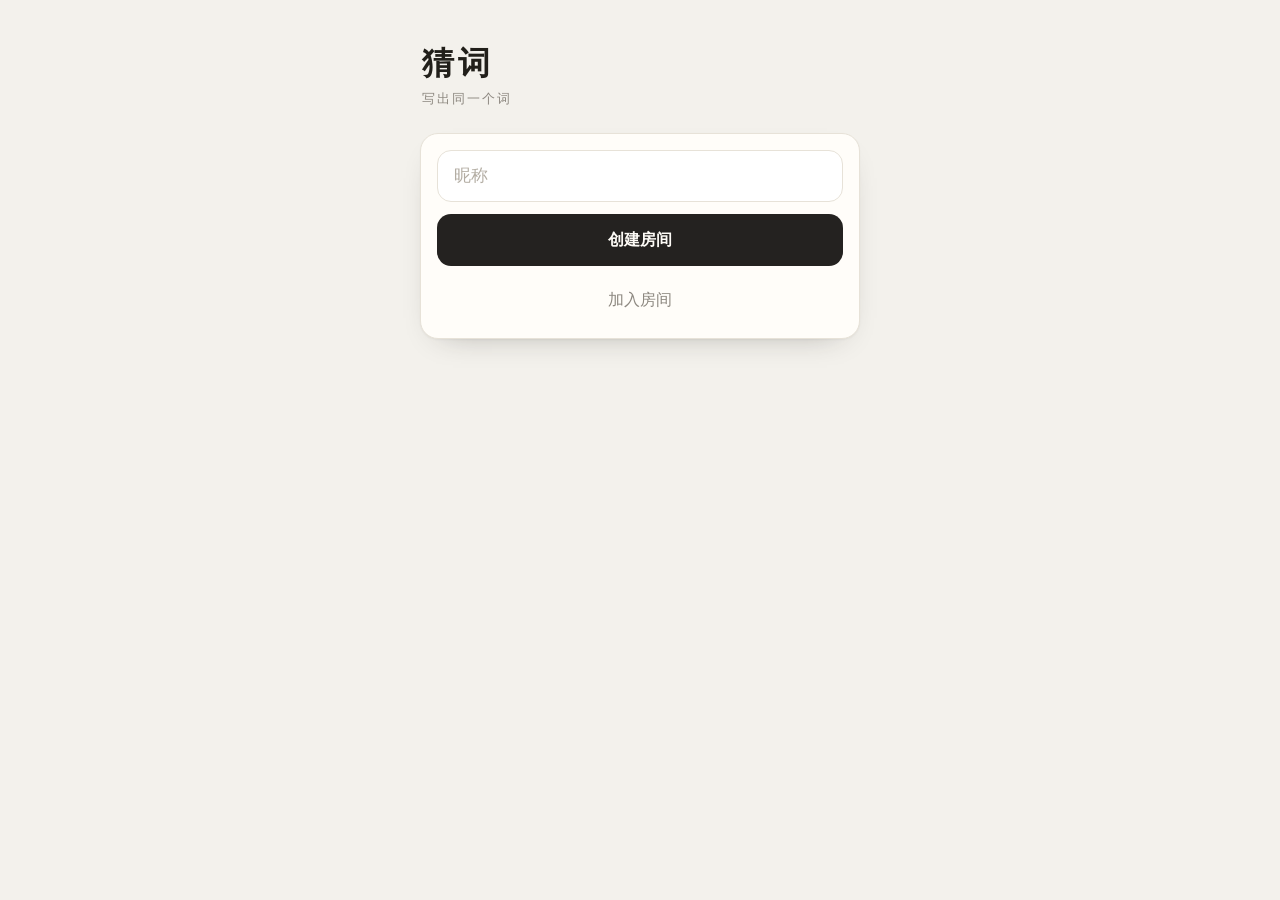
==== games/word_guessing/index.html @ 670df305 "猜词：修复 hidden 被 CSS 覆盖导致的显示错乱 作者样式里的 display:flex 会盖掉浏览器给 [hidden] 的 display:none， 于是「已提交，等待其他人」和牌桌区域" ====
<!DOCTYPE html>
<html lang="zh-CN">
<head>
<meta charset="UTF-8">
<meta name="viewport" content="width=device-width, initial-scale=1, viewport-fit=cover">
<meta name="theme-color" content="#f3f1ec">
<title>猜词</title>
<style>
    :root {
        --bg: #f3f1ec;
        --card: #fffdf9;
        --ink: #211f1a;
        --ink-btn: #242220;
        --muted: #8d8880;
        --faint: #b3ada3;
        --line: #e7e2d8;
        --soft: #f1ede4;
        --ok: #2f7a54;
        --ok-bg: #e8f2ec;
        --bad: #b4443a;
        --bad-bg: #f7ece9;
        --radius: 18px;
    }

    * { box-sizing: border-box; -webkit-tap-highlight-color: transparent; }

    html, body { height: 100%; }

    body {
        margin: 0;
        background: var(--bg);
        color: var(--ink);
        font: 16px/1.55 -apple-system, BlinkMacSystemFont, "PingFang SC", "Hiragino Sans GB", "Microsoft YaHei", sans-serif;
        -webkit-font-smoothing: antialiased;
        display: flex;
        justify-content: center;
        padding: max(16px, env(safe-area-inset-top)) 16px calc(20px + env(safe-area-inset-bottom));
    }

    main { width: 100%; max-width: 440px; }

    /* ---------- 通用 ---------- */

    .stack { display: flex; flex-direction: column; gap: 12px; }

    .card {
        background: var(--card);
        border: 1px solid var(--line);
        border-radius: var(--radius);
        box-shadow: 0 1px 2px rgba(33, 31, 26, .04), 0 12px 32px -22px rgba(33, 31, 26, .45);
    }

    .pad { padding: 16px; }

    .field {
        width: 100%;
        height: 52px;
        padding: 0 16px;
        border: 1px solid var(--line);
        border-radius: 14px;
        background: #fff;
        color: var(--ink);
        font: inherit;
        font-size: 17px;
        outline: none;
        transition: border-color .18s, box-shadow .18s;
    }
    .field::placeholder { color: var(--faint); }
    .field:focus { border-color: #c9c1b2; box-shadow: 0 0 0 4px rgba(33, 31, 26, .05); }
    .field.code { text-transform: uppercase; letter-spacing: .22em; font-family: ui-monospace, SFMono-Regular, Menlo, monospace; font-size: 18px; }

    .btn {
        height: 52px;
        padding: 0 18px;
        border: 0;
        border-radius: 14px;
        font: inherit;
        font-size: 16px;
        font-weight: 600;
        cursor: pointer;
        transition: transform .1s ease, background .18s, opacity .18s;
    }
    .btn:active { transform: scale(.985); }
    .btn.primary { background: var(--ink-btn); color: #fdfbf6; }
    .btn.text { background: transparent; color: var(--muted); font-weight: 500; height: 44px; }
    .btn.wide { width: 100%; }

    .tiny { font-size: 12px; color: var(--muted); margin: 8px 0 0; }
    .center { text-align: center; }
    .msg { font-size: 14px; color: var(--bad); margin: 0 2px; }

    /* ---------- 入口 ---------- */

    .lobby-head { margin: 30px 2px 24px; }
    h1 {
        margin: 0;
        font-size: 32px;
        font-weight: 700;
        letter-spacing: .12em;
        line-height: 1.1;
    }
    .tagline {
        margin: 8px 0 0;
        font-size: 13px;
        color: var(--muted);
        letter-spacing: .16em;
    }

    /* ---------- 顶栏 ---------- */

    .bar { display: flex; align-items: center; justify-content: space-between; gap: 10px; padding: 2px 2px 0; }

    .chip {
        display: inline-flex;
        align-items: center;
        gap: 8px;
        height: 38px;
        padding: 0 14px;
        border: 1px solid var(--line);
        border-radius: 999px;
        background: var(--card);
        color: var(--ink);
        font: 600 14px/1 ui-monospace, SFMono-Regular, Menlo, monospace;
        letter-spacing: .16em;
        cursor: pointer;
    }
    .chip:active { background: var(--soft); }
    .chip svg { opacity: .45; }

    .net { display: flex; align-items: center; gap: 7px; font-size: 12px; color: var(--muted); }
    .net i {
        width: 7px;
        height: 7px;
        border-radius: 50%;
        background: #cfc9bd;
        transition: background .25s;
    }
    .net.on i { background: var(--ok); box-shadow: 0 0 0 3px rgba(47, 122, 84, .12); }
    .net.off i { background: var(--bad); }

    /* ---------- 玩家 ---------- */

    .players { display: flex; gap: 16px; padding: 4px 2px 2px; min-height: 60px; }

    .player { display: flex; flex-direction: column; align-items: center; gap: 6px; width: 52px; }

    .avatar {
        position: relative;
        width: 40px;
        height: 40px;
        border-radius: 50%;
        background: var(--soft);
        color: #6d675d;
        display: flex;
        align-items: center;
        justify-content: center;
        font-size: 16px;
        font-weight: 600;
        transition: background .2s, color .2s;
    }
    .player.me .avatar { background: var(--ink); color: #fdfbf6; }

    .pdot {
        position: absolute;
        right: -1px;
        bottom: -1px;
        width: 12px;
        height: 12px;
        border-radius: 50%;
        border: 2px solid var(--bg);
        background: #cfc9bd;
        transition: background .2s;
    }
    .pdot.ok { background: var(--ok); }
    .pdot.off { background: var(--bad); }

    .player .nm {
        max-width: 52px;
        font-size: 11px;
        color: var(--muted);
        overflow: hidden;
        text-overflow: ellipsis;
        white-space: nowrap;
    }

    /* ---------- 当前轮 ---------- */

    .round-head { display: flex; align-items: center; justify-content: space-between; gap: 10px; margin-bottom: 12px; }
    .round-head .t { font-size: 13px; font-weight: 600; letter-spacing: .1em; color: var(--muted); font-variant-numeric: tabular-nums; }

    .tag {
        font-size: 11px;
        font-weight: 600;
        letter-spacing: .04em;
        padding: 4px 9px;
        border-radius: 999px;
        background: var(--soft);
        color: var(--muted);
        font-variant-numeric: tabular-nums;
    }
    .tag.ok { background: var(--ok-bg); color: var(--ok); }

    .room-big {
        display: block;
        width: 100%;
        padding: 20px 0;
        border: 0;
        border-radius: 14px;
        background: var(--soft);
        color: var(--ink);
        font: 700 26px/1 ui-monospace, SFMono-Regular, Menlo, monospace;
        letter-spacing: .24em;
        cursor: pointer;
    }
    .room-big:active { background: #e9e3d6; }

    .compose { display: flex; align-items: center; gap: 10px; }
    .compose .field { flex: 1; }

    .send {
        flex: none;
        width: 52px;
        height: 52px;
        border: 0;
        border-radius: 50%;
        background: var(--ink-btn);
        color: #fff;
        display: flex;
        align-items: center;
        justify-content: center;
        cursor: pointer;
        transition: transform .1s, opacity .2s;
    }
    .send:active { transform: scale(.94); }

    .pending { display: flex; align-items: center; gap: 10px; min-height: 52px; color: var(--muted); font-size: 15px; }
    .pulse {
        width: 8px;
        height: 8px;
        border-radius: 50%;
        background: var(--ok);
        animation: pulse 1.6s ease-in-out infinite;
    }
    @keyframes pulse {
        0%, 100% { opacity: .35; transform: scale(.85); }
        50% { opacity: 1; transform: scale(1); }
    }

    .words { list-style: none; margin: 0; padding: 0; display: flex; flex-direction: column; }
    .words li { display: flex; align-items: baseline; gap: 12px; padding: 6px 0; }
    .words .n { flex: none; width: 58px; font-size: 12px; color: var(--muted); overflow: hidden; text-overflow: ellipsis; white-space: nowrap; }
    .words .w { font-size: 19px; font-weight: 600; word-break: break-word; }

    .victory { text-align: center; padding: 8px 0 4px; }
    .victory .h { font-size: 21px; font-weight: 700; letter-spacing: .1em; color: var(--ok); }
    .victory .s { margin-top: 6px; font-size: 13px; color: var(--muted); }

    /* ---------- 历史 ---------- */

    .feed { display: flex; flex-direction: column; gap: 10px; }
    .feed .card { padding: 13px 16px; }
    .feed .round-head { margin-bottom: 6px; }
    .feed .card.fresh { animation: rise .3s ease-out; }

    @keyframes rise {
        from { opacity: 0; transform: translateY(6px); }
        to { opacity: 1; transform: none; }
    }

    .entries { display: flex; flex-wrap: wrap; gap: 4px 18px; }
    .entries .e { font-size: 15px; }
    .entries .e b { margin-right: 7px; font-size: 12px; font-weight: 500; color: var(--muted); }

    /* ---------- 底部 ---------- */

    .foot { display: flex; align-items: center; gap: 16px; padding: 2px 2px 8px; }
    .foot .grow { flex: 1; }
    .link { border: 0; background: none; padding: 6px 0; font: inherit; font-size: 12px; color: var(--muted); cursor: pointer; }
    .link.warn { color: var(--bad); }

    /* ---------- 提示 ---------- */

    .toast {
        position: fixed;
        left: 50%;
        bottom: calc(32px + env(safe-area-inset-bottom));
        transform: translate(-50%, 8px);
        padding: 9px 15px;
        border-radius: 10px;
        background: rgba(33, 31, 26, .94);
        color: #fdfbf6;
        font-size: 13px;
        opacity: 0;
        pointer-events: none;
        transition: opacity .2s, transform .2s;
        z-index: 20;
    }
    .toast.show { opacity: 1; transform: translate(-50%, 0); }

    .boot { margin: 80px 0; text-align: center; color: var(--bad); font-size: 14px; }

    /* 显隐统一规则，放在最后：作者样式里的 display:flex 会盖掉浏览器给 [hidden] 的 display:none */
    [hidden] { display: none !important; }
    .hide { display: none !important; }
</style>
</head>
<body>
<main>
    <section id="lobby">
        <div class="lobby-head">
            <h1>猜词</h1>
            <p class="tagline">写出同一个词</p>
        </div>

        <div class="card pad stack">
            <input id="name" class="field" type="text" maxlength="8" placeholder="昵称" autocomplete="nickname">
            <button id="create" class="btn primary">创建房间</button>
            <button id="joinToggle" class="btn text">加入房间</button>
        </div>

        <div id="joinBox" class="card pad stack" hidden style="margin-top:12px">
            <input id="code" class="field code" type="text" maxlength="6" placeholder="房间码" autocapitalize="characters" autocomplete="off" spellcheck="false">
            <button id="joinGo" class="btn primary">进入</button>
        </div>

        <p id="lobbyMsg" class="msg" style="margin-top:14px" hidden></p>
    </section>

    <section id="game" class="stack" hidden>
        <div class="bar">
            <button id="roomChip" class="chip" aria-label="复制邀请链接">
                <span id="roomCode"></span>
                <svg width="13" height="13" viewBox="0 0 24 24" fill="none" stroke="currentColor" stroke-width="2" stroke-linecap="round" stroke-linejoin="round"><rect x="9" y="9" width="11" height="11" rx="2"/><path d="M5 15V5a2 2 0 0 1 2-2h10"/></svg>
            </button>
            <div class="net" id="net"><i></i><span id="netText">连接中</span></div>
        </div>

        <div class="players" id="players"></div>

        <article class="card pad round" id="currentCard">
            <div class="round-head">
                <span class="t" id="currentRound">第 1 轮</span>
                <span class="tag" id="currentTag">等待</span>
            </div>

            <div id="waitingBody" hidden>
                <button class="room-big" id="roomChip2"><span id="roomCode2"></span></button>
                <p class="tiny center">点一下复制邀请</p>
            </div>

            <div id="composeBody" hidden>
                <form id="compose" class="compose">
                    <input id="word" class="field" type="text" maxlength="16" placeholder="写一个词…" autocomplete="off" enterkeyhint="send">
                    <button class="send" type="submit" aria-label="提交">
                        <svg width="20" height="20" viewBox="0 0 24 24" fill="none" stroke="currentColor" stroke-width="2.2" stroke-linecap="round" stroke-linejoin="round"><path d="M5 12h13M13 6l6 6-6 6"/></svg>
                    </button>
                </form>
            </div>

            <div id="pendingBody" class="pending" hidden>
                <span class="pulse"></span>
                <span id="pendingText">已提交</span>
            </div>

            <div id="doneBody" hidden>
                <ul class="words" id="doneWords"></ul>
                <div class="victory">
                    <div class="h">全员一致</div>
                    <div class="s" id="victorySub"></div>
                </div>
                <button id="againBtn" class="btn primary wide" style="margin-top:16px">再来一局</button>
            </div>
        </article>

        <div class="feed" id="feed"></div>

        <div class="foot">
            <button id="exitBtn" class="link">退出</button>
            <span class="grow"></span>
            <button id="takeoverBtn" class="link warn" hidden>接管房主</button>
        </div>
    </section>

    <div id="boot" class="boot" hidden></div>
</main>

<div id="toast" class="toast"></div>

<script src="mqtt.min.js"></script>
<script src="room.js"></script>
<script>
(function () {
    'use strict';

    var $ = function (id) { return document.getElementById(id); };
    var R = window.WGRoom;

    if (!window.mqtt || !R) {
        var miss = [];
        if (!window.mqtt) miss.push('mqtt.min.js');
        if (!R) miss.push('room.js');
        show('boot', true);
        $('boot').textContent = '加载失败：' + miss.join('、') + '，请刷新重试';
        show('lobby', false);
        return;
    }

    var BROKERS = ['wss://broker-cn.emqx.io:8084/mqtt', 'wss://broker.emqx.io:8084/mqtt'];
    var TOPIC = 'whim/wg/v1/';
    var HOST_SILENT_MS = 18000;
    var HELLO_RETRY_MS = 2500;
    var PING_MS = 6000;
    var HOST_TICK_MS = 5000;
    var SUBMIT_TIMEOUT_MS = 3000;

    var me = { id: '', name: '' };
    var room = '';
    var isHost = false;
    var st = null;
    var client = null;
    var brokerIdx = 0;
    var lastHeard = 0;
    var helloCount = 0;
    var pendingWord = null;
    var pendingRound = 0;
    var pendingAt = 0;
    var lastFeedRound = 0;
    var triedFallback = false;
    var timers = { hello: null, ping: null, host: null, submit: null, tick: null };

    // ---------- 基础 ----------

    function randCode(n) {
        var abc = '23456789ABCDEFGHJKLMNPQRSTUVWXYZ';
        var out = '';
        var buf = new Uint32Array(n);
        (window.crypto || window.msCrypto).getRandomValues(buf);
        for (var i = 0; i < n; i++) out += abc[buf[i] % abc.length];
        return out;
    }

    function myId() {
        try {
            var v = sessionStorage.getItem('wg.id');
            if (v) return v;
        } catch (e) { /* ignore */ }
        var id = randCode(10).toLowerCase();
        try { sessionStorage.setItem('wg.id', id); } catch (e) { /* ignore */ }
        return id;
    }

    function savedName() {
        try { return localStorage.getItem('wg.name') || ''; } catch (e) { return ''; }
    }

    function saveName(name) {
        try { localStorage.setItem('wg.name', name); } catch (e) { /* ignore */ }
    }

    function setNet(text, state) {
        var net = $('net');
        net.className = 'net' + (state ? ' ' + state : '');
        $('netText').textContent = text;
    }

    // 显隐统一入口：hidden 属性管首帧，.hide 类管运行期（!important，不会被 display:flex 盖掉）
    function show(el, on) {
        if (typeof el === 'string') el = $(el);
        el.hidden = !on;
        el.classList.toggle('hide', !on);
    }

    function publish(msg, retain) {
        if (!client || !client.connected) return false;
        msg.room = room;
        client.publish(TOPIC + room, JSON.stringify(msg), { qos: 0, retain: !!retain });
        return true;
    }

    var toastTimer = null;
    function toast(text) {
        var el = $('toast');
        el.textContent = text;
        el.classList.add('show');
        clearTimeout(toastTimer);
        toastTimer = setTimeout(function () { el.classList.remove('show'); }, 1600);
    }

    // ---------- 启动 ----------

    function boot() {
        me.id = myId();
        me.name = savedName();
        $('name').value = me.name;

        bind();
        timers.tick = setInterval(tickUi, 1000);

        var qr = (new URLSearchParams(location.search).get('r') || '').toUpperCase().replace(/[^0-9A-Z]/g, '').slice(0, 6);
        if (qr) {
            room = qr;
            $('code').value = qr;
            show('joinBox', true);
            if (me.name) { startSession(false); return; }
            showLobbyMsg('加入房间 ' + qr);
        }
    }

    function showLobbyMsg(text) {
        var el = $('lobbyMsg');
        el.textContent = text;
        show(el, !!text);
    }

    function bind() {
        $('create').onclick = function () {
            room = randCode(6);
            startSession(true);
        };
        $('joinToggle').onclick = function () {
            var open = $('joinBox').hidden;
            show('joinBox', open);
            if (open) $('code').focus();
        };
        $('joinGo').onclick = function () {
            var code = ($('code').value || '').toUpperCase().replace(/[^0-9A-Z]/g, '').slice(0, 6);
            if (code.length !== 6) { showLobbyMsg('房间码是 6 位'); return; }
            room = code;
            startSession(false);
        };
        $('code').addEventListener('keydown', function (e) { if (e.key === 'Enter') $('joinGo').click(); });
        $('name').addEventListener('keydown', function (e) { if (e.key === 'Enter') $('create').click(); });

        $('compose').addEventListener('submit', function (e) { e.preventDefault(); submitWord(); });
        $('againBtn').onclick = function () { if (isHost) restartGame(); else publish({ t: 'restart', id: me.id }); };
        $('roomChip').onclick = copyInvite;
        $('roomChip2').onclick = copyInvite;
        $('exitBtn').onclick = exit;
        $('takeoverBtn').onclick = takeOver;

        document.addEventListener('visibilitychange', function () {
            if (document.visibilityState !== 'visible') return;
            if (client && !client.connected) client.reconnect();
            if (!isHost && st && Date.now() - lastHeard > 10000) hello();
        });
    }

    // ---------- 会话 ----------

    function startSession(asHost) {
        isHost = asHost;
        var typed = ($('name').value || '').trim();
        me.name = (typed || ('玩家' + randCode(2))).slice(0, 8);
        saveName(me.name);
        pendingWord = null;
        lastFeedRound = 0;

        history.replaceState(null, '', location.pathname + '?r=' + room);

        show('lobby', false);
        show('game', true);

        if (isHost) {
            st = R.createState(room, me.id, me.name);
            lastHeard = Date.now();
        }
        render();
        connect();
        if (!isHost) startHelloLoop();
        startPingLoop();
    }

    function connect() {
        stopClient();
        var url = BROKERS[brokerIdx % BROKERS.length];
        setNet('连接中');
        client = mqtt.connect(url, {
            clientId: 'wg-' + me.id + '-' + randCode(4).toLowerCase(),
            keepalive: 30,
            clean: true,
            protocolVersion: 4,
            connectTimeout: 8000,
            reconnectPeriod: 3000
        });

        client.on('connect', function () {
            setNet('已连接', 'on');
            triedFallback = false;
            client.subscribe(TOPIC + room, { qos: 0 }, function (err) {
                if (err) { setNet('订阅失败', 'off'); return; }
                if (isHost) { publishState(); startHostLoop(); }
                else hello();
            });
        });
        client.on('message', onMessage);
        client.on('reconnect', function () { setNet('重连中', 'off'); });
        client.on('close', function () { setNet('已断开', 'off'); });
        client.on('error', function () {
            setNet('网络异常', 'off');
            if (triedFallback) return;
            triedFallback = true;
            setTimeout(function () { brokerIdx += 1; connect(); }, 1500);
        });
    }

    function stopClient() {
        if (client) {
            try { client.end(true); } catch (e) { /* ignore */ }
            client = null;
        }
    }

    function onMessage(topic, buf) {
        var msg;
        try { msg = JSON.parse(buf.toString()); } catch (e) { return; }
        if (!msg || msg.room !== room) return;

        if (msg.t === 'state') { adopt(msg.s); return; }
        if (msg.t === 'full') {
            if (msg.to === me.id) {
                showLobbyMsg('房间已满（最多 4 人）');
                leaveToLobby();
            }
            return;
        }
        if (isHost && st) hostApply(msg);
    }

    function adopt(s) {
        if (!s || s.room !== room) return;
        if (s.updatedAt && Date.now() - s.updatedAt > 30 * 60 * 1000) return;
        if (!R.isNewer(st, s)) return;

        var wasHost = isHost;
        st = s;
        lastHeard = Date.now();
        isHost = (s.hostId === me.id);

        if (isHost && !wasHost) startHostLoop();
        if (!isHost && wasHost) stopHostLoop();
        if (!R.find(s, me.id)) hello();

        // 自己的提交已经被房主确认（或本轮已经过去），清掉本地待确认状态
        if (pendingWord) {
            var mine = R.find(s, me.id);
            if (!mine || mine.wordRound === s.round || s.round !== pendingRound) {
                pendingWord = null;
                clearTimeout(timers.submit);
            }
        }

        render();
    }

    function hostApply(msg) {
        var r = R.hostHandle(st, msg, Date.now());
        r.out.forEach(function (m) { publish(m, false); });
        if (r.changed) publishState();
    }

    function publishState() {
        if (!isHost || !st) return;
        R.refresh(st, Date.now());
        publish({ t: 'state', s: st, id: me.id }, true);
        lastHeard = Date.now();
        render();
    }

    function hello() {
        helloCount += 1;
        publish({ t: 'hello', id: me.id, name: me.name }, false);
        if (helloCount > 8 && !st) setNet('没找到房间', 'off');
    }

    function startHelloLoop() {
        clearInterval(timers.hello);
        helloCount = 0;
        timers.hello = setInterval(function () {
            if (isHost) { clearInterval(timers.hello); return; }
            if (st && R.find(st, me.id)) { clearInterval(timers.hello); return; }
            hello();
        }, HELLO_RETRY_MS);
    }

    function startPingLoop() {
        clearInterval(timers.ping);
        timers.ping = setInterval(function () {
            if (!isHost) publish({ t: 'ping', id: me.id, name: me.name }, false);
        }, PING_MS);
    }

    function startHostLoop() {
        clearInterval(timers.host);
        timers.host = setInterval(function () {
            if (!isHost || !st) return;
            publishState();
        }, HOST_TICK_MS);
    }

    function stopHostLoop() {
        clearInterval(timers.host);
        timers.host = null;
    }

    function restartGame() {
        if (!isHost || !st) return;
        var r = R.hostHandle(st, { t: 'restart', id: me.id }, Date.now());
        if (r.changed) publishState();
    }

    function takeOver() {
        if (!st) return;
        isHost = true;
        if (!R.find(st, me.id)) R.addPlayer(st, me.id, me.name, Date.now());
        st.hostId = me.id;
        st.seq += 1;
        st.updatedAt = Date.now();
        publishState();
        startHostLoop();
    }

    // ---------- 提交 ----------

    function submitWord() {
        var el = $('word');
        var w = (el.value || '').replace(/\s+/g, ' ').trim().slice(0, R.MAX_WORD);
        if (!w || !st || st.phase !== 'playing') return;
        if (pendingWord) return;

        var mine = R.find(st, me.id);
        if (!mine) { hello(); return; }
        if (mine.wordRound === st.round) return;

        el.value = '';

        if (isHost) {
            var r = R.hostHandle(st, { t: 'submit', id: me.id, word: w }, Date.now());
            if (r.changed) publishState();
            return;
        }

        pendingWord = w;
        pendingRound = st.round;
        pendingAt = Date.now();
        render();
        publish({ t: 'submit', id: me.id, word: w }, false);

        clearTimeout(timers.submit);
        timers.submit = setTimeout(function () {
            if (!pendingWord) return;
            pendingWord = null;
            toast('没提交上，再试一次');
            render();
        }, SUBMIT_TIMEOUT_MS);
    }

    // ---------- 渲染 ----------

    function submitted(p) { return p.wordRound === st.round && !!p.word; }

    function render() {
        if (!st) return;
        $('roomCode').textContent = room;
        renderPlayers();
        renderCurrent();
        renderFeed();
    }

    function renderPlayers() {
        var wrap = $('players');
        var frag = document.createDocumentFragment();
        st.players.forEach(function (p) {
            var el = document.createElement('div');
            el.className = 'player' + (p.id === me.id ? ' me' : '');

            var av = document.createElement('div');
            av.className = 'avatar';
            av.textContent = p.name.slice(0, 1).toUpperCase();

            var dot = document.createElement('i');
            dot.className = 'pdot';
            if (st.phase !== 'done' && Date.now() - p.lastSeen > 20000) dot.className += ' off';
            else if (submitted(p)) dot.className += ' ok';

            var nm = document.createElement('span');
            nm.className = 'nm';
            nm.textContent = p.id === me.id ? '我' : p.name;

            av.appendChild(dot);
            el.appendChild(av);
            el.appendChild(nm);
            frag.appendChild(el);
        });
        wrap.innerHTML = '';
        wrap.appendChild(frag);
    }

    function setBody(id) {
        ['waitingBody', 'composeBody', 'pendingBody', 'doneBody'].forEach(function (k) {
            show(k, k === id);
        });
    }

    function fillWords(ul, entries) {
        ul.innerHTML = '';
        entries.forEach(function (e) {
            var li = document.createElement('li');
            var n = document.createElement('span');
            n.className = 'n';
            n.textContent = e.id === me.id ? '我' : e.name;
            var w = document.createElement('span');
            w.className = 'w';
            w.textContent = e.word;
            li.appendChild(n);
            li.appendChild(w);
            ul.appendChild(li);
        });
    }

    function renderCurrent() {
        var tag = $('currentTag');
        tag.className = 'tag';
        $('currentRound').textContent = '第 ' + st.round + ' 轮';

        var total = st.players.length;
        var got = st.players.filter(submitted).length;
        var mine = R.find(st, me.id);

        if (st.phase === 'waiting') {
            tag.textContent = total + ' 人';
            $('roomCode2').textContent = room;
            setBody('waitingBody');
            return;
        }

        if (st.phase === 'playing') {
            tag.textContent = got + '/' + total;
            var confirmed = !!(mine && submitted(mine));
            if (confirmed || pendingWord) {
                $('pendingText').textContent = '已提交，等待其他人';
                setBody('pendingBody');
            } else {
                setBody('composeBody');
            }
            return;
        }

        var rec = R.lastRecord(st);
        if (rec) {
            tag.textContent = '一致';
            tag.className = 'tag ok';
            fillWords($('doneWords'), rec.entries);
            $('victorySub').textContent = '第 ' + st.round + ' 轮 · ' + rec.entries.length + ' 人想到了一起';
            setBody('doneBody');
        }
    }

    function renderFeed() {
        var feed = $('feed');
        feed.innerHTML = '';

        var newest = st.round - 1;
        var animate = newest > lastFeedRound;

        for (var r = newest; r >= 1; r--) {
            var rec = null;
            for (var i = 0; i < st.history.length; i++) {
                if (st.history[i].round === r) { rec = st.history[i]; break; }
            }
            if (!rec) continue;

            var card = document.createElement('article');
            card.className = 'card' + (animate && r === newest ? ' fresh' : '');

            var head = document.createElement('div');
            head.className = 'round-head';
            var t = document.createElement('span');
            t.className = 't';
            t.textContent = '第 ' + r + ' 轮';
            var tag = document.createElement('span');
            tag.className = 'tag ' + (rec.unanimous ? 'ok' : '');
            tag.textContent = rec.unanimous ? '一致' : '不一致';
            head.appendChild(t);
            head.appendChild(tag);

            var entries = document.createElement('div');
            entries.className = 'entries';
            rec.entries.forEach(function (e) {
                var s = document.createElement('span');
                s.className = 'e';
                var b = document.createElement('b');
                b.textContent = e.id === me.id ? '我' : e.name;
                s.appendChild(b);
                s.appendChild(document.createTextNode(e.word));
                entries.appendChild(s);
            });

            card.appendChild(head);
            card.appendChild(entries);
            feed.appendChild(card);
        }

        lastFeedRound = newest;
    }

    function tickUi() {
        if (!st) return;

        if (pendingWord && Date.now() - pendingAt > SUBMIT_TIMEOUT_MS) {
            pendingWord = null;
            toast('没提交上，再试一次');
            render();
        }

        var silent = !isHost && Date.now() - lastHeard > HOST_SILENT_MS;
        show('takeoverBtn', silent);
    }

    // ---------- 邀请 / 退出 ----------

    function copyInvite() {
        var url = location.origin + location.pathname + '?r=' + room;
        if (navigator.clipboard && navigator.clipboard.writeText) {
            navigator.clipboard.writeText(url).then(function () { toast('已复制'); },
                function () { window.prompt('复制链接', url); });
        } else {
            window.prompt('复制链接', url);
        }
    }

    function exit() {
        publish({ t: 'bye', id: me.id }, false);
        setTimeout(function () {
            stopClient();
            leaveToLobby();
        }, 120);
    }

    function leaveToLobby() {
        stopClient();
        clearInterval(timers.hello);
        clearInterval(timers.ping);
        clearInterval(timers.host);
        clearTimeout(timers.submit);
        st = null;
        isHost = false;
        pendingWord = null;
        show('game', false);
        show('lobby', true);
        $('name').value = savedName();
        history.replaceState(null, '', location.pathname);
    }

    boot();
})();
</script>
</body>
</html>
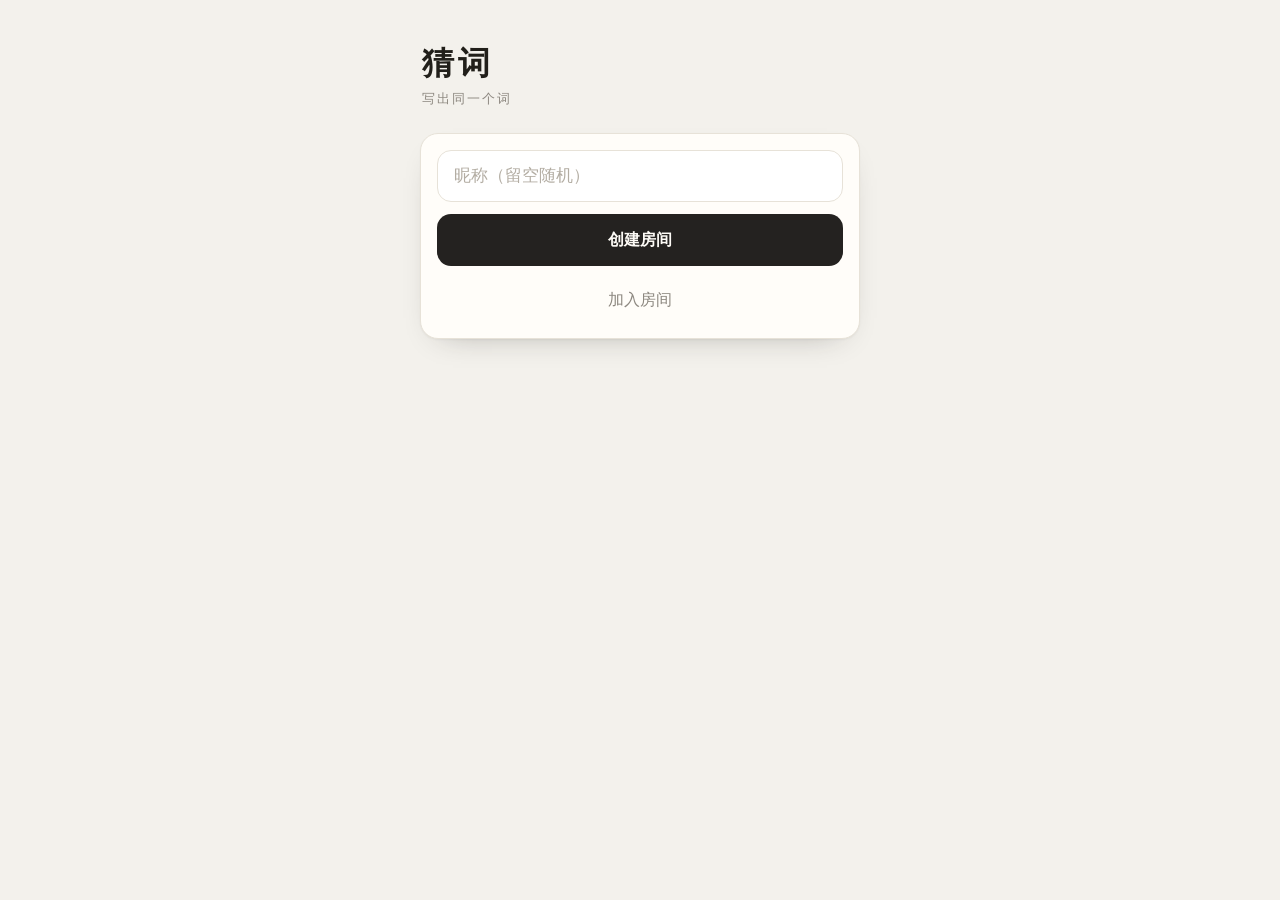
==== commit 547537b5: "猜词：昵称留空时随机分配北斗七星 - 天枢、天璇、天玑、天权、玉衡、开阳、摇光 - 分配时避开房间里已用过的星名，四人不会重名 - 昵称输入框改为「昵称（留空随机）」，自己填的名字仍然优先" ====
--- a/games/word_guessing/index.html
+++ b/games/word_guessing/index.html
@@ -313,7 +313,7 @@
         </div>
 
         <div class="card pad stack">
-            <input id="name" class="field" type="text" maxlength="8" placeholder="昵称" autocomplete="nickname">
+            <input id="name" class="field" type="text" maxlength="8" placeholder="昵称（留空随机）" autocomplete="nickname">
             <button id="create" class="btn primary">创建房间</button>
             <button id="joinToggle" class="btn text">加入房间</button>
         </div>
@@ -549,9 +549,9 @@
 
     function startSession(asHost) {
         isHost = asHost;
-        var typed = ($('name').value || '').trim();
-        me.name = (typed || ('玩家' + randCode(2))).slice(0, 8);
-        saveName(me.name);
+        var typed = ($('name').value || '').trim().slice(0, 8);
+        me.name = typed;                 // 留空则交给房主分配北斗星名
+        if (typed) saveName(typed);
         pendingWord = null;
         lastFeedRound = 0;
 
@@ -784,7 +784,7 @@
 
             var nm = document.createElement('span');
             nm.className = 'nm';
-            nm.textContent = p.id === me.id ? '我' : p.name;
+            nm.textContent = p.id === me.id ? p.name + '·我' : p.name;
 
             av.appendChild(dot);
             el.appendChild(av);
